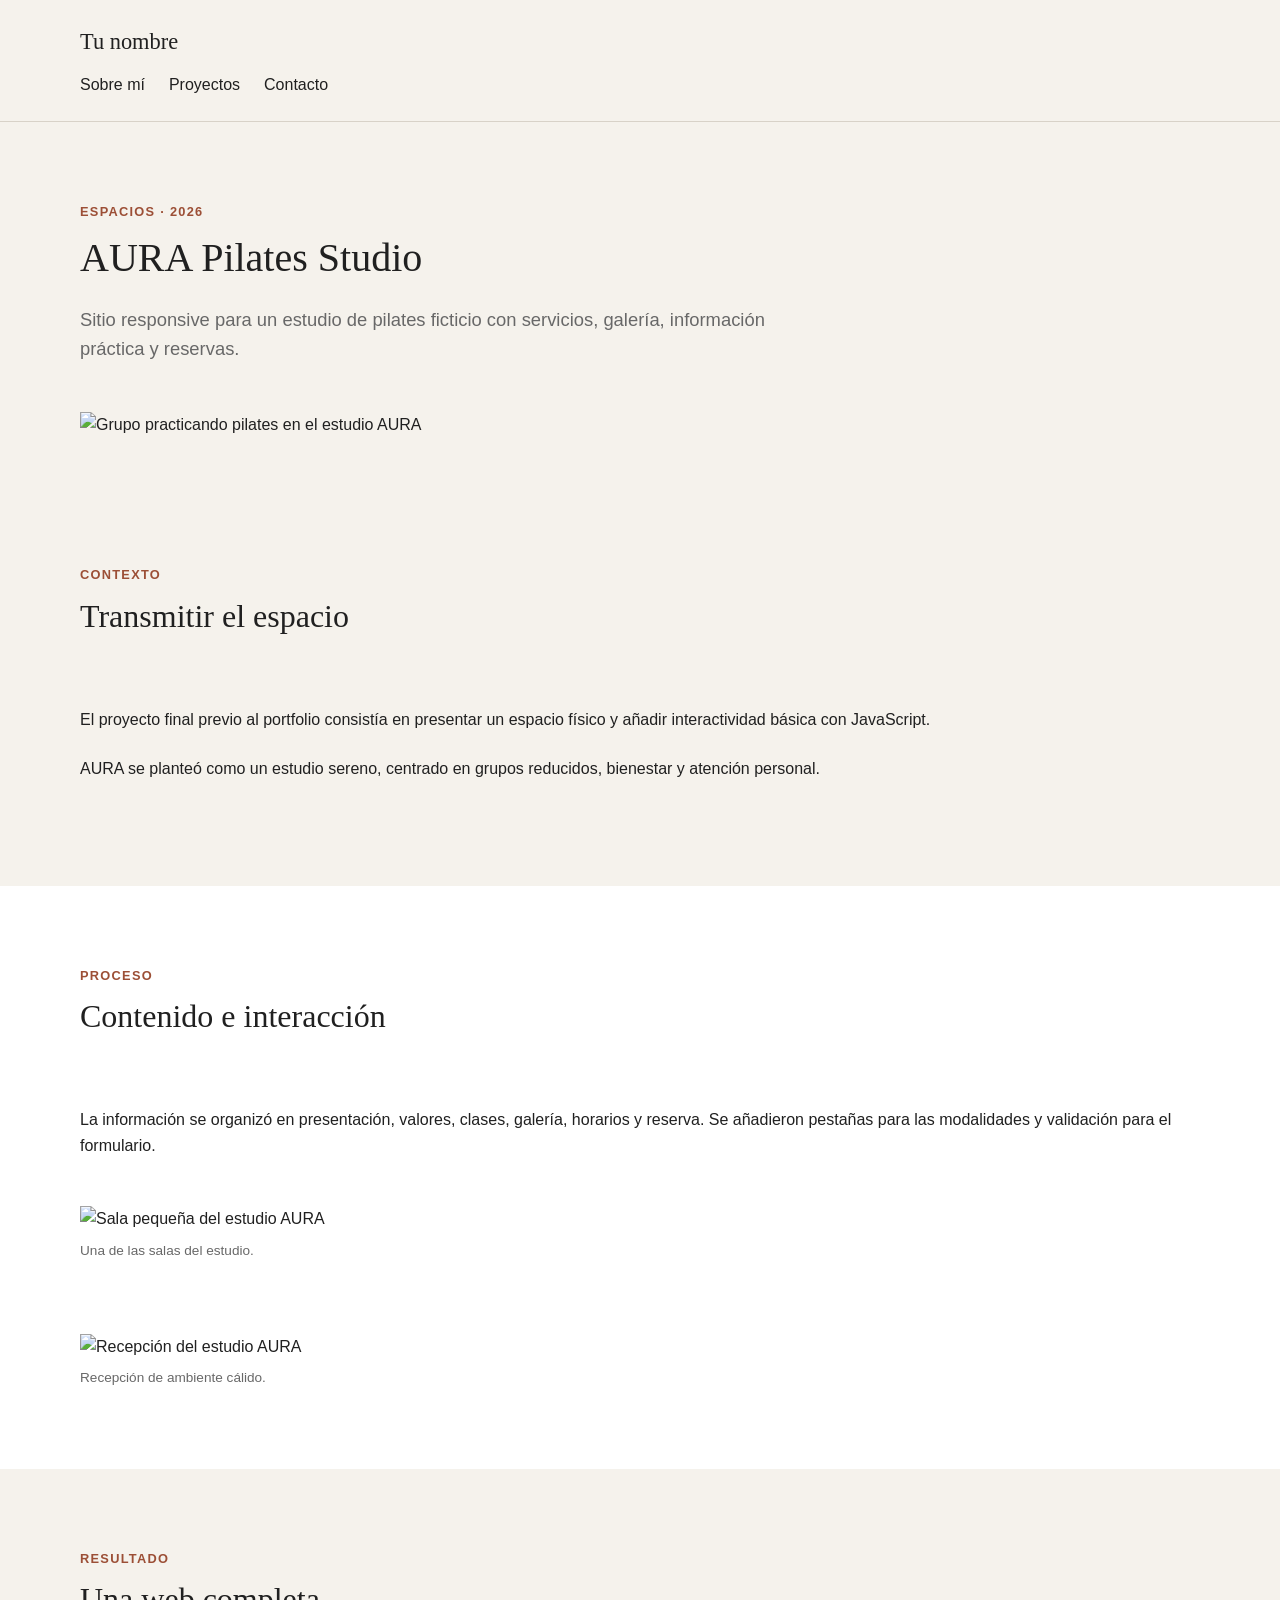
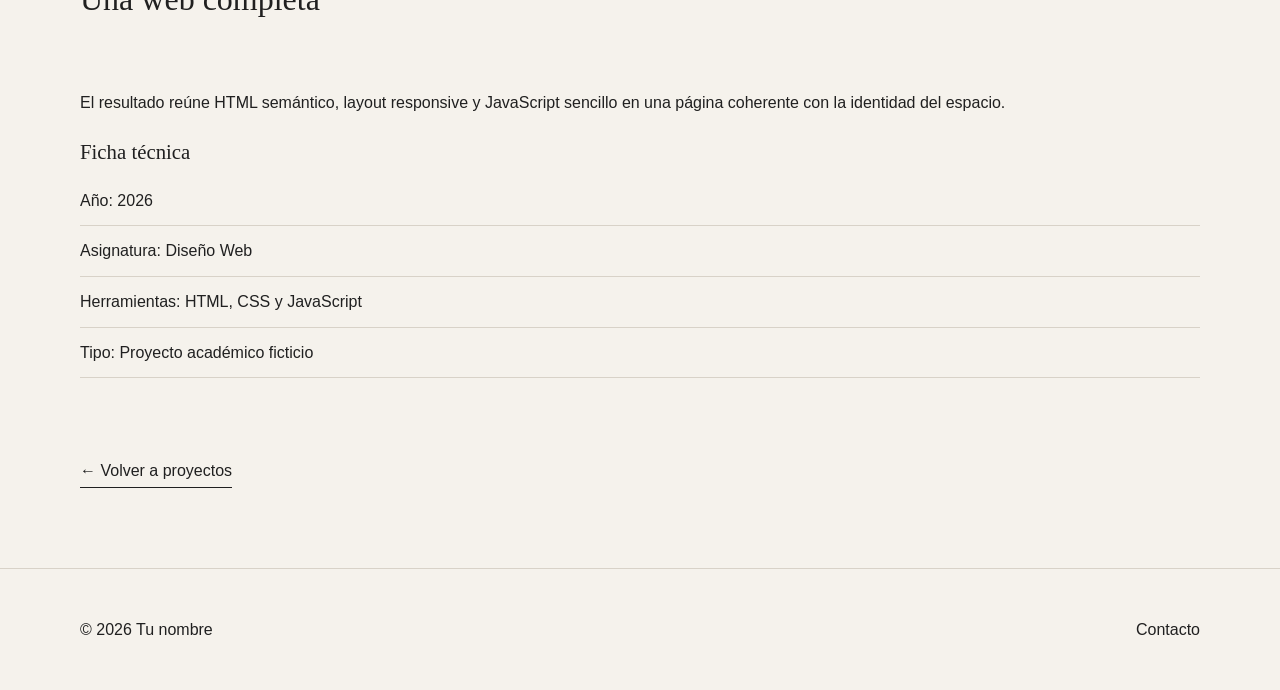
==== proyecto-aura.html @ 5d51862c "feat: crear páginas de detalle de los proyectos" ====
<!DOCTYPE html>
<html lang="es">
  <head>
    <meta charset="UTF-8" />
    <meta name="viewport" content="width=device-width, initial-scale=1.0" />
    <meta name="description" content="Caso de estudio del sitio web AURA Pilates Studio." />
    <title>AURA Pilates Studio | Tu nombre</title>
    <link rel="stylesheet" href="css/main.css" />
  </head>
  <body>
    <header class="site-header"><div class="container header-content"><a class="brand" href="index.html">Tu nombre</a><nav class="main-nav" aria-label="Navegación principal"><ul class="nav-list"><li><a href="index.html#sobre-mi">Sobre mí</a></li><li><a href="index.html#proyectos">Proyectos</a></li><li><a href="index.html#contacto">Contacto</a></li></ul></nav></div></header>
    <main>
      <section class="project-hero"><div class="container"><p class="section-label">Espacios · 2026</p><h1>AURA Pilates Studio</h1><p class="project-intro">Sitio responsive para un estudio de pilates ficticio con servicios, galería, información práctica y reservas.</p><img class="project-main-image" src="img/proyectos/aura-clase.jpg" alt="Grupo practicando pilates en el estudio AURA" /></div></section>
      <section class="detail-section"><div class="container detail-grid"><div><p class="section-label">Contexto</p><h2>Transmitir el espacio</h2></div><div><p>El proyecto final previo al portfolio consistía en presentar un espacio físico y añadir interactividad básica con JavaScript.</p><p>AURA se planteó como un estudio sereno, centrado en grupos reducidos, bienestar y atención personal.</p></div></div></section>
      <section class="detail-section section-alt"><div class="container detail-grid"><div><p class="section-label">Proceso</p><h2>Contenido e interacción</h2></div><div><p>La información se organizó en presentación, valores, clases, galería, horarios y reserva. Se añadieron pestañas para las modalidades y validación para el formulario.</p><div class="image-grid"><figure><img src="img/proyectos/aura-sala.jpg" alt="Sala pequeña del estudio AURA" /><figcaption>Una de las salas del estudio.</figcaption></figure><figure><img src="img/proyectos/aura-recepcion.jpg" alt="Recepción del estudio AURA" /><figcaption>Recepción de ambiente cálido.</figcaption></figure></div></div></div></section>
      <section class="detail-section"><div class="container detail-grid"><div><p class="section-label">Resultado</p><h2>Una web completa</h2></div><div><p>El resultado reúne HTML semántico, layout responsive y JavaScript sencillo en una página coherente con la identidad del espacio.</p><h3>Ficha técnica</h3><ul class="technical-list"><li>Año: 2026</li><li>Asignatura: Diseño Web</li><li>Herramientas: HTML, CSS y JavaScript</li><li>Tipo: Proyecto académico ficticio</li></ul></div></div></section>
      <div class="container back-area"><a class="back-link" href="index.html#proyectos">← Volver a proyectos</a></div>
    </main>
    <footer class="site-footer"><div class="container footer-content"><p>© 2026 Tu nombre</p><a href="index.html#contacto">Contacto</a></div></footer>
  </body>
</html>
---- css/main.css ----
@import url("variables.css");
@import url("base.css");
@import url("components.css");
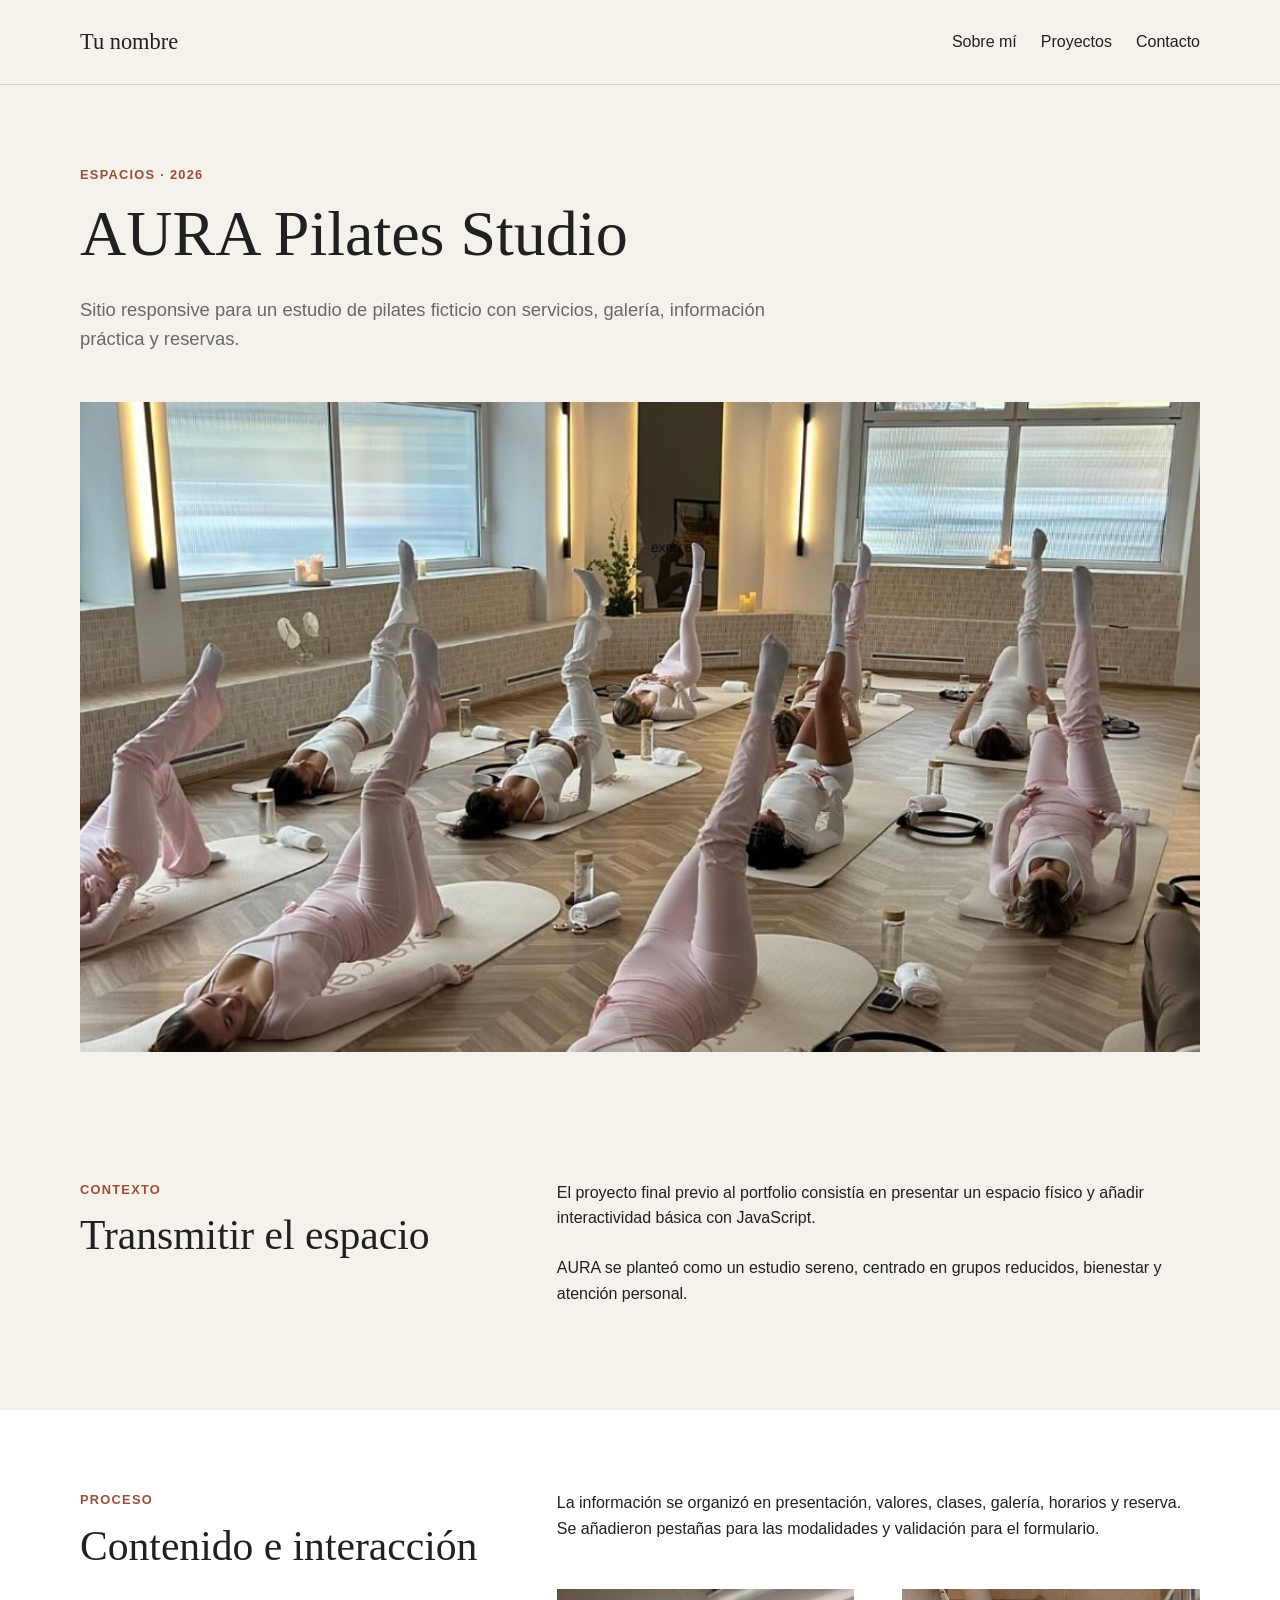
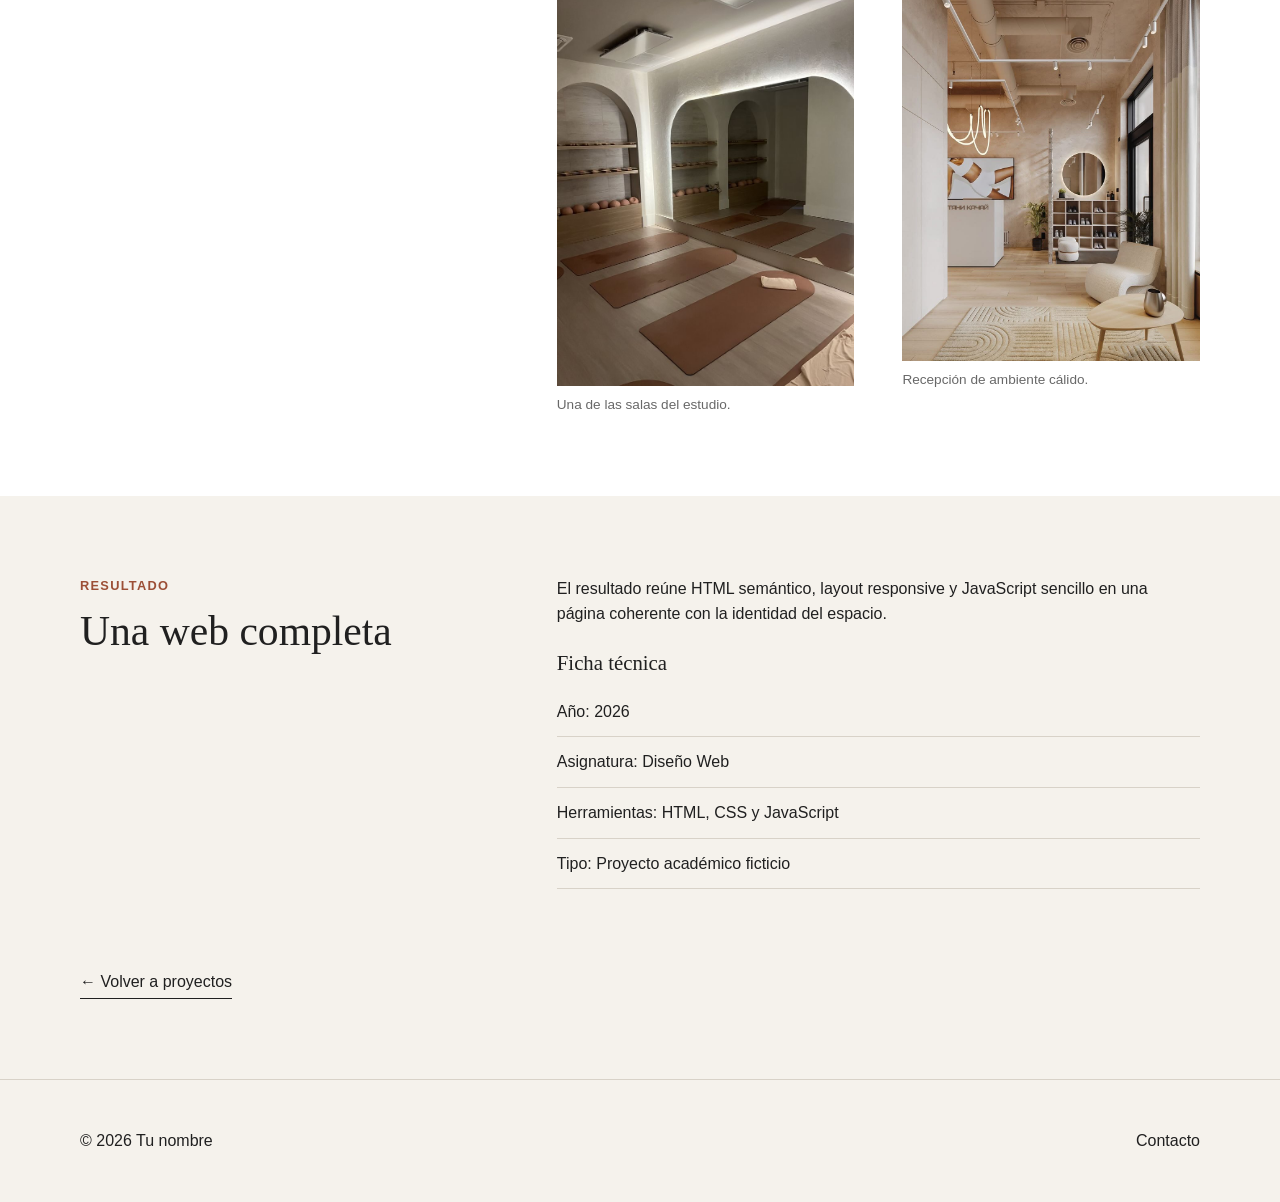
==== commit 5555e4df: "style: completar responsive y optimizar imágenes" ====
--- a/proyecto-aura.html
+++ b/proyecto-aura.html
@@ -5,6 +5,7 @@
     <meta name="viewport" content="width=device-width, initial-scale=1.0" />
     <meta name="description" content="Caso de estudio del sitio web AURA Pilates Studio." />
     <title>AURA Pilates Studio | Tu nombre</title>
+    <link rel="icon" href="img/favicon.png" type="image/png" />
     <link rel="stylesheet" href="css/main.css" />
   </head>
   <body>
